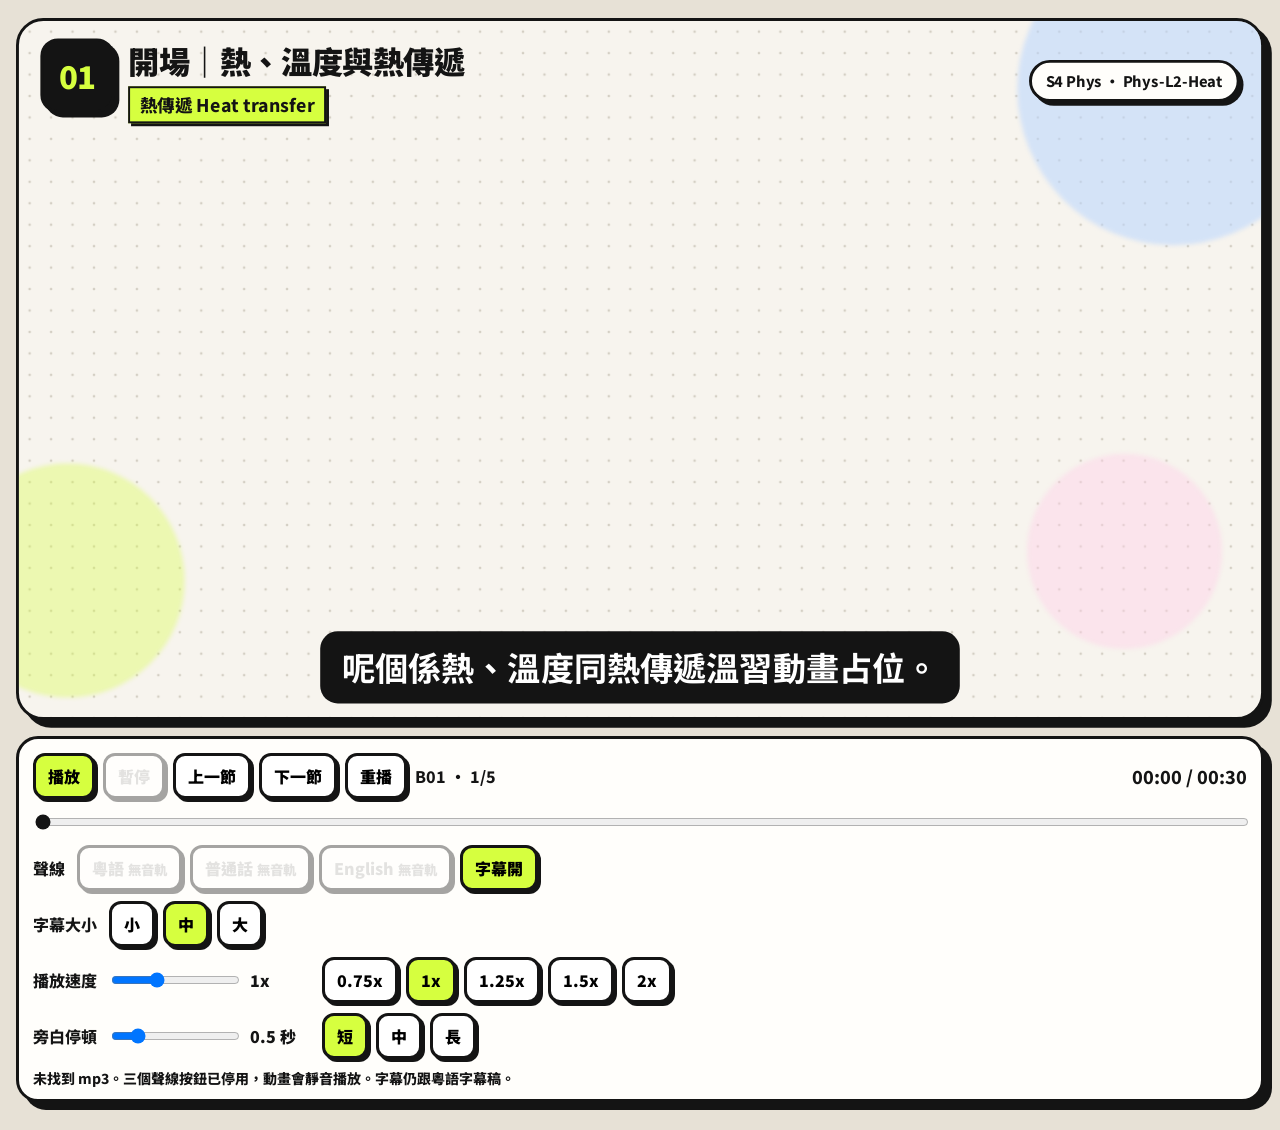
==== l2/index.html @ 5b9816c5 "Add l2/index.html" ====
<!DOCTYPE html>
<html lang="zh-HK">
<head>
  <meta charset="utf-8">
  <meta name="viewport" content="width=device-width, initial-scale=1">
  <title>溫習動畫：熱、溫度與熱傳遞</title>
  <meta name="assignment-hint" content="Phys-L2-Heat">
  <link rel="preconnect" href="https://fonts.googleapis.com">
  <link rel="preconnect" href="https://fonts.gstatic.com" crossorigin>
  <link href="https://fonts.googleapis.com/css2?family=Noto+Sans+SC:wght@500;700;900&family=Noto+Sans+TC:wght@500;700;900&family=Noto+Sans:wght@500;700;900&display=swap" rel="stylesheet">
  <link rel="stylesheet" href="css/player.css">
</head>
<body>
  <main class="page">
    <h1 class="sr-only">溫習動畫：熱、溫度與熱傳遞 純播放複習</h1>
    <div class="stage-slot" id="stageSlot">
      <div class="stage-scale" id="stageScale">
        <div class="stage" id="stage" role="region" aria-label="熱、溫度與熱傳遞動畫畫面" data-sub-size="m">
          <div class="blob blob-a"></div>
          <div class="blob blob-b"></div>
          <div class="blob blob-c"></div>
          <header class="topbar">
            <div class="badge" id="beatBadge">01</div>
            <div class="title-wrap">
              <p class="beat-title" id="beatTitle">開場｜熱、溫度與熱傳遞</p>
              <div class="kw" id="beatKeyword">熱傳遞 Heat transfer</div>
            </div>
            <div class="chapter-pill">S4 Phys · Phys-L2-Heat</div>
          </header>
          <div class="scene-stack" id="sceneStack"></div>
          <div class="dwell-chip" id="dwellChip" hidden>停頓</div>
          <div class="sub-wrap">
            <p class="sub-bar" id="subtitle" aria-live="polite"></p>
          </div>
        </div>
      </div>
    </div>

    <section class="dock" aria-label="播放控制">
      <div class="dock-row">
        <button type="button" class="ctrl primary" id="playBtn" data-testid="play">播放</button>
        <button type="button" class="ctrl" id="pauseBtn" data-testid="pause" disabled>暫停</button>
        <button type="button" class="ctrl" id="prevBtn" data-testid="prev">上一節</button>
        <button type="button" class="ctrl" id="nextBtn" data-testid="next">下一節</button>
        <button type="button" class="ctrl" id="replayBtn" data-testid="replay">重播</button>
        <span class="beat-id" id="beatId" data-testid="beatId">B01 · 1/5</span>
        <span class="clock" id="clock" data-testid="clock">00:00 / 00:00</span>
      </div>
      <label class="sr-only" for="scrub">進度</label>
      <input class="scrub" id="scrub" data-testid="scrub" type="range" min="0" max="1000" step="1" value="0">

      <div class="dock-row">
        <span class="field-label">聲線</span>
        <button type="button" class="ctrl is-on" data-lang="yue" data-testid="lang-yue" aria-pressed="true">粵語 <small class="track-state">已就緒</small></button>
        <button type="button" class="ctrl" data-lang="cmn" data-testid="lang-cmn" aria-pressed="false">普通話 <small class="track-state">已就緒</small></button>
        <button type="button" class="ctrl" data-lang="en" data-testid="lang-en" aria-pressed="false">English <small class="track-state">已就緒</small></button>
        <button type="button" class="ctrl is-on" id="subsBtn" data-testid="subs" aria-pressed="true">字幕開</button>
      </div>

      <div class="dock-row">
        <span class="field-label">字幕大小</span>
        <button type="button" class="ctrl" data-sub-size="s" data-testid="sub-size-s" aria-pressed="false">小</button>
        <button type="button" class="ctrl is-on" data-sub-size="m" data-testid="sub-size-m" aria-pressed="true">中</button>
        <button type="button" class="ctrl" data-sub-size="l" data-testid="sub-size-l" aria-pressed="false">大</button>
      </div>

      <div class="dock-row">
        <label class="field-label" for="speedSlider">播放速度</label>
        <input id="speedSlider" data-testid="speed" type="range" min="0.5" max="2" step="0.05" value="1">
        <span class="speed-readout" id="speedReadout">1x</span>
        <button type="button" class="ctrl" data-speed="0.75">0.75x</button>
        <button type="button" class="ctrl is-on" data-speed="1">1x</button>
        <button type="button" class="ctrl" data-speed="1.25">1.25x</button>
        <button type="button" class="ctrl" data-speed="1.5">1.5x</button>
        <button type="button" class="ctrl" data-speed="2">2x</button>
      </div>

      <div class="dock-row">
        <label class="field-label" for="waitSlider">旁白停頓</label>
        <input id="waitSlider" data-testid="wait" type="range" min="0" max="3" step="0.1" value="0.5">
        <span class="wait-readout" id="waitReadout">0.5 秒</span>
        <button type="button" class="ctrl is-on" data-wait="0.5">短</button>
        <button type="button" class="ctrl" data-wait="1.5">中</button>
        <button type="button" class="ctrl" data-wait="3">長</button>
      </div>
      <p class="status" id="status" data-testid="status">正在準備畫面…</p>
    </section>
  </main>
  <script src="vendor/gsap.min.js"></script>
  <script>
    if (!window.gsap) {
      document.write('<script src="https://cdn.jsdelivr.net/npm/gsap@3.12.5/dist/gsap.min.js"><' + '/script>');
    }
  </script>
  <script src="js/beats.js"></script>
  <script src="js/cues.js"></script>
  <script src="js/scenes.js"></script>
  <script src="js/player.js"></script>
</body>
</html>
---- l2/css/player.css ----
:root {
  --sub-size: 34px; /* default 中; s=28 m=34 l=42 */
  --sub-pad-y: 14px;
  --sub-pad-x: 22px;
  --cream: #F7F4EE;
  --ink: #141414;
  --lime: #D6FF3F;
  --card: #FFFEFB;
  --red: #E23B3B;
  --blue: #B9D6FF;
  --mint: #B8F2D0;
  --pink: #FFD0E8;
  --stroke: 3px;
  --shadow: 6px 6px 0 var(--ink);
  --dock-shadow: 8px 8px 0 var(--ink);
  font-family: "Noto Sans TC", "Noto Sans SC", "Noto Sans", "PingFang HK", "Microsoft JhengHei", "Heiti TC", sans-serif;
}

* { box-sizing: border-box; }

body {
  margin: 0;
  background: #E7E1D6;
  color: var(--ink);
}

button, input { font-family: inherit; }

.page {
  padding: 18px 16px 28px;
}

.stage-slot {
  width: min(1280px, 100%);
  margin: 0 auto;
}

.stage-scale {
  position: relative;
  margin: 0 auto;
}

.stage {
  position: absolute;
  left: 0;
  top: 0;
  width: 1280px;
  height: 720px;
  transform-origin: top left;
  background-color: var(--cream);
  background-image: radial-gradient(#d4cfc4 1.5px, transparent 1.6px);
  background-size: 22px 22px;
  border: 3px solid var(--ink);
  border-radius: 28px;
  box-shadow: var(--dock-shadow);
  overflow: hidden;
}

.blob {
  position: absolute;
  border-radius: 50%;
  pointer-events: none;
  filter: blur(2px);
}

.blob-a { width: 320px; height: 320px; background: rgba(185, 214, 255, 0.55); top: -90px; right: -70px; }
.blob-b { width: 240px; height: 240px; background: rgba(214, 255, 63, 0.35); bottom: 20px; left: -70px; }
.blob-c { width: 200px; height: 200px; background: rgba(255, 208, 232, 0.45); bottom: 70px; right: 40px; }

.topbar {
  position: absolute;
  z-index: 4;
  top: 18px;
  left: 22px;
  right: 22px;
  display: flex;
  gap: 14px;
  align-items: flex-start;
}

.badge {
  width: 76px;
  height: 76px;
  flex: 0 0 auto;
  display: grid;
  place-items: center;
  background: var(--ink);
  color: var(--lime);
  font-size: 32px;
  font-weight: 900;
  border-radius: 18px;
  border: 3px solid var(--ink);
  box-shadow: 5px 5px 0 var(--ink);
}

.title-wrap { min-width: 0; padding-top: 4px; }

.beat-title {
  margin: 0;
  font-size: 32px;
  line-height: 1.15;
  font-weight: 900;
  letter-spacing: -0.02em;
}

.kw {
  display: inline-block;
  margin-top: 8px;
  padding: 3px 10px 5px;
  background: var(--lime);
  border: 2px solid var(--ink);
  box-shadow: 3px 3px 0 var(--ink);
  font-size: 18px;
  font-weight: 800;
  transform-origin: left center;
}

.chapter-pill {
  margin-left: auto;
  align-self: center;
  background: var(--card);
  border: 3px solid var(--ink);
  border-radius: 999px;
  box-shadow: 4px 4px 0 var(--ink);
  padding: 8px 14px;
  font-weight: 800;
  font-size: 15px;
  white-space: nowrap;
}

.scene-stack { position: absolute; inset: 0; z-index: 2; }

.scene {
  position: absolute;
  left: 36px;
  right: 36px;
  top: 118px;
  bottom: 168px;
  opacity: 0;
}

.sub-wrap {
  position: absolute;
  z-index: 5;
  left: 40px;
  right: 40px;
  bottom: 14px;
  display: flex;
  justify-content: center;
  pointer-events: none;
}

.sub-bar {
  margin: 0;
  max-width: 1120px;
  background: var(--ink);
  color: #fff;
  border-radius: 18px;
  padding: var(--sub-pad-y) var(--sub-pad-x);
  font-size: var(--sub-size);
  font-weight: 700;
  line-height: 1.35;
  text-align: center;
  white-space: pre-line;
  display: -webkit-box;
  -webkit-line-clamp: 2;
  -webkit-box-orient: vertical;
  overflow: hidden;
}

/* Subtitle size presets (dock buttons set --sub-size on :root / .stage) */
.stage[data-sub-size="s"],
:root[data-sub-size="s"] {
  --sub-size: 28px;
  --sub-pad-y: 12px;
  --sub-pad-x: 18px;
}
.stage[data-sub-size="m"],
:root[data-sub-size="m"] {
  --sub-size: 34px;
  --sub-pad-y: 14px;
  --sub-pad-x: 22px;
}
.stage[data-sub-size="l"],
:root[data-sub-size="l"] {
  --sub-size: 42px;
  --sub-pad-y: 16px;
  --sub-pad-x: 24px;
}

.stage.subs-off .sub-bar { visibility: hidden; }

.dwell-chip {
  position: absolute;
  z-index: 6;
  top: 128px;
  right: 40px;
  background: var(--lime);
  border: 3px solid var(--ink);
  box-shadow: 4px 4px 0 var(--ink);
  border-radius: 999px;
  padding: 6px 12px;
  font-weight: 900;
  font-size: 16px;
}

.dwell-chip[hidden] { display: none !important; }

.sticker {
  background: var(--card);
  border: 3px solid var(--ink);
  border-radius: 18px;
  box-shadow: var(--shadow);
}

.hero {
  display: flex;
  justify-content: space-between;
  align-items: center;
  gap: 18px;
  padding: 16px 22px;
}

.hero h2 {
  margin: 0;
  font-size: 40px;
  line-height: 1.05;
  letter-spacing: -0.03em;
}

.eyebrow { margin: 0 0 6px; font-weight: 800; font-size: 16px; }

.icon-row {
  display: flex;
  justify-content: center;
  gap: 28px;
  margin-top: 26px;
}

.icon-card {
  width: 210px;
  height: 176px;
  display: flex;
  flex-direction: column;
  align-items: center;
  justify-content: center;
  gap: 6px;
  font-weight: 900;
  font-size: 22px;
}

.icon-card svg { width: 86px; height: 72px; }

.sweep {
  position: relative;
  height: 64px;
  margin-top: 18px;
}

.sweep-arrow {
  position: absolute;
  top: 6px;
  left: 0;
  background: var(--ink);
  color: var(--lime);
  font-weight: 900;
  font-size: 22px;
  padding: 8px 16px;
  border-radius: 999px;
  border: 3px solid var(--ink);
  box-shadow: 4px 4px 0 var(--lime);
  white-space: nowrap;
}

.wave-card { padding: 12px 16px 8px; }
.wave-card svg, .panel svg { width: 100%; height: 210px; display: block; }

.step-row {
  display: flex;
  gap: 18px;
  margin-top: 16px;
}

.step {
  flex: 1;
  display: flex;
  align-items: center;
  gap: 14px;
  padding: 12px 16px;
  font-size: 28px;
}

.step span {
  width: 54px;
  height: 54px;
  display: grid;
  place-items: center;
  background: var(--ink);
  color: var(--lime);
  border-radius: 14px;
  font-weight: 900;
}

.step b { display: block; font-size: 28px; }
.step small { font-size: 16px; font-weight: 700; }

.plot { position: relative; height: 320px; }
.plot svg.wave { position: absolute; left: 0; top: 0; }

.tick {
  position: absolute;
  top: 12px;
  height: 226px;
  border-left: 3px dashed rgba(20, 20, 20, 0.45);
}

.dot {
  position: absolute;
  width: 16px;
  height: 16px;
  margin-left: -8px;
  margin-top: -8px;
  border-radius: 50%;
  background: var(--lime);
  border: 3px solid var(--ink);
  box-shadow: 2px 2px 0 var(--ink);
}

.rate-row {
  display: flex;
  align-items: center;
  gap: 14px;
  margin-top: 8px;
}

.fake-slider {
  position: relative;
  flex: 1;
  height: 22px;
  background: #fff;
  border: 3px solid var(--ink);
  border-radius: 999px;
  box-shadow: 3px 3px 0 var(--ink);
}

.knob {
  position: absolute;
  top: -10px;
  left: 4px;
  width: 36px;
  height: 36px;
  border-radius: 50%;
  background: var(--lime);
  border: 3px solid var(--ink);
}

.rate-label { position: relative; min-height: 42px; }
.rate-label span { display: block; }
.rate-b { position: absolute; inset: 4px 8px auto; }

.rate-label {
  min-width: 148px;
  text-align: center;
  font-weight: 900;
  background: var(--card);
  border: 3px solid var(--ink);
  border-radius: 12px;
  box-shadow: 3px 3px 0 var(--ink);
  padding: 6px 8px;
}

.ladder {
  position: absolute;
  top: 16px;
  bottom: 46px;
  right: 24px;
  width: 250px;
}

.rung {
  position: absolute;
  left: 0;
  right: 0;
  border-top: 3px solid var(--ink);
}

.rung.fine { border-top-color: rgba(20, 20, 20, 0.35); }

.bit-meter {
  position: absolute;
  left: 24px;
  top: 24px;
  width: 92px;
  height: 230px;
  background: #fff;
  border: 3px solid var(--ink);
  border-radius: 16px;
  box-shadow: var(--shadow);
  overflow: hidden;
}

.bit-meter i {
  position: absolute;
  left: 0;
  right: 0;
  bottom: 0;
  height: 18%;
  background: var(--lime);
  border-top: 3px solid var(--ink);
}

.bit-readout {
  position: absolute;
  left: 24px;
  bottom: 8px;
  font-weight: 900;
  font-size: 20px;
  background: var(--ink);
  color: var(--lime);
  border-radius: 10px;
  padding: 4px 8px;
}

.hw {
  display: grid;
  grid-template-columns: 1.25fr 0.75fr;
  gap: 16px;
  height: 100%;
}

.hw-card { padding: 14px 16px; height: 100%; position: relative; }
.hw-card h3 { margin: 0 0 8px; font-size: 22px; }

.flow {
  display: flex;
  align-items: center;
  gap: 8px;
  flex-wrap: wrap;
}

.chip-box {
  min-width: 86px;
  text-align: center;
  padding: 10px 8px;
  font-weight: 900;
}

.bits { display: flex; gap: 5px; }
.bits b {
  width: 26px;
  height: 34px;
  display: grid;
  place-items: center;
  background: var(--ink);
  color: var(--lime);
  border-radius: 8px;
  border: 2px solid var(--ink);
}

.mini-wave { width: 120px; height: 46px; }

.sensor {
  display: grid;
  grid-template-columns: repeat(8, 1fr);
  gap: 4px;
  width: 280px;
  margin-top: 12px;
}

.sensor i {
  aspect-ratio: 1;
  background: #e7e1d6;
  border: 2px solid var(--ink);
  border-radius: 4px;
}

.sensor-labels { display: flex; gap: 8px; margin-top: 12px; }
.sensor-labels span {
  font-weight: 900;
  border: 3px solid var(--ink);
  border-radius: 10px;
  padding: 4px 8px;
  background: #fff;
  box-shadow: 3px 3px 0 var(--ink);
}

.split {
  display: grid;
  grid-template-columns: 1fr 1fr;
  gap: 16px;
  height: 340px;
}

.panel { padding: 10px 12px 0; position: relative; height: 100%; }
.panel h3 { margin: 0; font-size: 20px; }
.panel svg { height: 250px; }

.particles { position: absolute; inset: 70px 20px 30px; pointer-events: none; }
.particle {
  position: absolute;
  width: 14px;
  height: 14px;
  border-radius: 50%;
  background: var(--red);
  border: 2px solid var(--ink);
}
.loss-tag {
  position: absolute;
  font-weight: 900;
  color: var(--red);
  background: #fff;
  border: 3px solid var(--red);
  border-radius: 10px;
  padding: 2px 8px;
}

.stamp-wrap { display: flex; justify-content: center; margin-top: 16px; }
.stamp {
  display: inline-block;
  border: 4px solid var(--red);
  color: var(--red);
  background: rgba(255, 254, 251, 0.92);
  font-weight: 900;
  font-size: 28px;
  padding: 8px 14px;
  border-radius: 12px;
  letter-spacing: 0.01em;
}

.bitmap-layout, .vector-layout, .formula-layout {
  display: grid;
  grid-template-columns: 340px 1fr;
  gap: 18px;
  height: 100%;
}

.px-frame {
  width: 300px;
  height: 240px;
  overflow: hidden;
  border: 3px solid var(--ink);
  border-radius: 16px;
  box-shadow: var(--shadow);
  background: #fff;
}

.px-grid {
  width: 300px;
  height: 240px;
  display: grid;
  grid-template-columns: repeat(10, 1fr);
  grid-template-rows: repeat(8, 1fr);
  gap: 2px;
  padding: 4px;
  background: var(--ink);
}

.px-grid i { display: block; background: #F7F4EE; }

.side-stack { display: flex; flex-direction: column; gap: 12px; }
.meter-row { display: flex; gap: 18px; }
.meter-col { display: flex; flex-direction: column; align-items: center; gap: 6px; font-weight: 800; }
.meter {
  width: 42px;
  height: 150px;
  background: #fff;
  border: 3px solid var(--ink);
  border-radius: 12px;
  box-shadow: 4px 4px 0 var(--ink);
  position: relative;
  overflow: hidden;
}
.meter i {
  position: absolute;
  left: 0; right: 0; bottom: 0;
  height: 8%;
  background: var(--lime);
  border-top: 3px solid var(--ink);
}

.swatches { display: flex; gap: 10px; }
.swatch {
  flex: 1;
  padding: 8px;
  text-align: center;
  font-weight: 800;
}
.swatch b { display: block; font-size: 18px; }
.swatch i { display: block; height: 28px; margin-bottom: 6px; border: 2px solid var(--ink); border-radius: 6px; }

.formula-board { padding: 16px 18px; display: flex; flex-direction: column; gap: 12px; }
.formula-row { display: flex; gap: 10px; align-items: flex-start; }
.kicker {
  flex: 0 0 auto;
  font-weight: 900;
  background: var(--ink);
  color: var(--lime);
  border-radius: 10px;
  padding: 6px 8px;
  margin-top: 2px;
}
.terms { display: flex; flex-wrap: wrap; gap: 8px; align-items: center; }
.term {
  display: inline-flex;
  align-items: center;
  background: #fff;
  border: 3px solid var(--ink);
  border-radius: 12px;
  box-shadow: 3px 3px 0 var(--ink);
  padding: 4px 8px;
  font-weight: 800;
  font-size: 18px;
}
.bar-track {
  height: 36px;
  border: 3px solid var(--ink);
  border-radius: 12px;
  background: #fff;
  box-shadow: 4px 4px 0 var(--ink);
  position: relative;
  overflow: hidden;
}
.bar {
  height: 100%;
  width: 0;
  background: var(--lime);
  border-right: 3px solid var(--ink);
}
.bar-val {
  position: absolute;
  right: 8px;
  top: 3px;
  font-weight: 900;
  background: #fff;
  border: 2px solid var(--ink);
  border-radius: 8px;
  padding: 0 6px;
}
.eq-live { font-weight: 900; font-size: 22px; }

.fmt-row, .recap-row, .vchip-row {
  display: flex;
  gap: 14px;
}
.fmt-row { height: 100%; }
.recap-row { min-height: 300px; align-items: stretch; }
.fmt-card, .recap-panel {
  flex: 1;
  padding: 12px 12px 10px;
  display: flex;
  flex-direction: column;
  gap: 6px;
}
.fmt-card h3, .recap-panel h3 { margin: 0; font-size: 28px; }
.fmt-card p, .recap-panel p { margin: 0; font-weight: 700; font-size: 16px; line-height: 1.35; }
.fmt-ico { height: 92px; display: grid; place-items: center; }
.file-bar {
  height: 18px;
  width: 30%;
  background: var(--ink);
  border-radius: 6px;
}
.checker {
  width: 70px;
  height: 54px;
  border: 3px solid var(--ink);
  background-image:
    linear-gradient(45deg, #ccc 25%, transparent 25%),
    linear-gradient(-45deg, #ccc 25%, transparent 25%),
    linear-gradient(45deg, transparent 75%, #ccc 75%),
    linear-gradient(-45deg, transparent 75%, #ccc 75%);
  background-size: 16px 16px;
  background-position: 0 0, 0 8px, 8px -8px, -8px 0;
  background-color: #fff;
}
.shield {
  width: 54px;
  height: 64px;
  background: var(--mint);
  border: 3px solid var(--ink);
  border-radius: 8px 8px 26px 26px;
}
.film-dots { display: flex; gap: 4px; }
.film-dots i {
  width: 28px;
  height: 36px;
  border: 3px solid var(--ink);
  border-radius: 4px;
  background: var(--blue);
}

.zoom-frame {
  width: 360px;
  height: 300px;
  overflow: hidden;
  display: grid;
  place-items: center;
  background:
    linear-gradient(#f3f0e8, #f3f0e8);
}
.zoom-frame svg { width: 220px; height: 220px; }
.handle {
  fill: var(--lime);
  stroke: var(--ink);
  stroke-width: 3;
}
.file-badge {
  align-self: flex-start;
  padding: 10px 12px;
  font-weight: 900;
  font-size: 22px;
}
.photo-no {
  padding: 12px;
  text-align: center;
  font-weight: 800;
}
.photo-sil {
  height: 90px;
  margin: 8px auto;
  width: 120px;
  background: #c5c0b6;
  border: 3px solid var(--ink);
  border-radius: 12px;
}

.vchip {
  flex: 1;
  text-align: center;
  padding: 18px 8px;
  font-weight: 900;
  font-size: 28px;
  align-self: center;
}
.vchip small {
  display: block;
  margin-top: 8px;
  font-size: 14px;
  background: var(--lime);
  border: 2px solid var(--ink);
  border-radius: 999px;
  padding: 2px 6px;
}
.path-line { width: 100%; height: 120px; margin-bottom: 10px; }
.vector-layout { grid-template-columns: 420px 1fr; align-items: center; }
.vector-side { display: flex; flex-direction: column; gap: 16px; }

.unit-row { display: flex; gap: 8px; align-items: center; font-weight: 900; }
.unit {
  border: 3px solid var(--ink);
  border-radius: 10px;
  padding: 4px 8px;
  background: #fff;
  box-shadow: 3px 3px 0 var(--ink);
}
.film-strip {
  display: flex;
  gap: 4px;
  transform-origin: left center;
}
.film-strip i {
  width: 46px;
  height: 32px;
  background: var(--blue);
  border: 3px solid var(--ink);
  border-radius: 4px;
}
.wave-bars {
  display: flex;
  align-items: flex-end;
  gap: 4px;
  height: 72px;
}
.wave-bars i {
  width: 12px;
  background: var(--ink);
  border-radius: 4px 4px 0 0;
  transform-origin: bottom center;
}

.recap-panel ol { margin: 8px 0 0; padding-left: 18px; font-weight: 800; }
.mini-row { display: flex; gap: 6px; margin-top: auto; }
.mini-row span {
  flex: 1;
  text-align: center;
  font-weight: 900;
  background: var(--lime);
  border: 2px solid var(--ink);
  border-radius: 10px;
  padding: 6px 2px;
}

.dock {
  width: min(1280px, 100%);
  margin: 16px auto 0;
  background: var(--card);
  border: 3px solid var(--ink);
  border-radius: 22px;
  box-shadow: var(--dock-shadow);
  padding: 14px 14px 10px;
  display: flex;
  flex-direction: column;
  gap: 10px;
}

.dock-row {
  display: flex;
  flex-wrap: wrap;
  gap: 8px;
  align-items: center;
}

.ctrl {
  border: 3px solid var(--ink);
  background: #fff;
  border-radius: 12px;
  box-shadow: 3px 3px 0 var(--ink);
  font-weight: 900;
  font-size: 16px;
  padding: 8px 12px;
  cursor: pointer;
}

.ctrl:active:not(:disabled) { transform: translate(2px, 2px); box-shadow: none; }
.ctrl:disabled { opacity: 0.38; cursor: not-allowed; }
.ctrl.is-on, .ctrl.primary { background: var(--lime); }
.ctrl:focus-visible, input:focus-visible {
  outline: 3px solid var(--ink);
  outline-offset: 2px;
}

.clock, .beat-id, .field-label, .status {
  font-weight: 800;
}

.clock { margin-left: auto; font-variant-numeric: tabular-nums; font-size: 18px; }
.beat-id { min-width: 92px; }

.scrub {
  width: 100%;
  height: 22px;
  accent-color: var(--ink);
  cursor: pointer;
}

.field-label { margin-right: 4px; }
.speed-readout, .wait-readout { min-width: 64px; font-weight: 900; }

.status {
  margin: 0;
  font-size: 14px;
  line-height: 1.4;
}

.sr-only {
  position: absolute;
  width: 1px;
  height: 1px;
  padding: 0;
  margin: -1px;
  overflow: hidden;
  clip: rect(0, 0, 0, 0);
  border: 0;
}

.gsap-missing {
  width: min(1280px, 100%);
  margin: 12px auto;
  background: #fff;
  border: 3px solid var(--red);
  padding: 12px 14px;
  font-weight: 800;
}
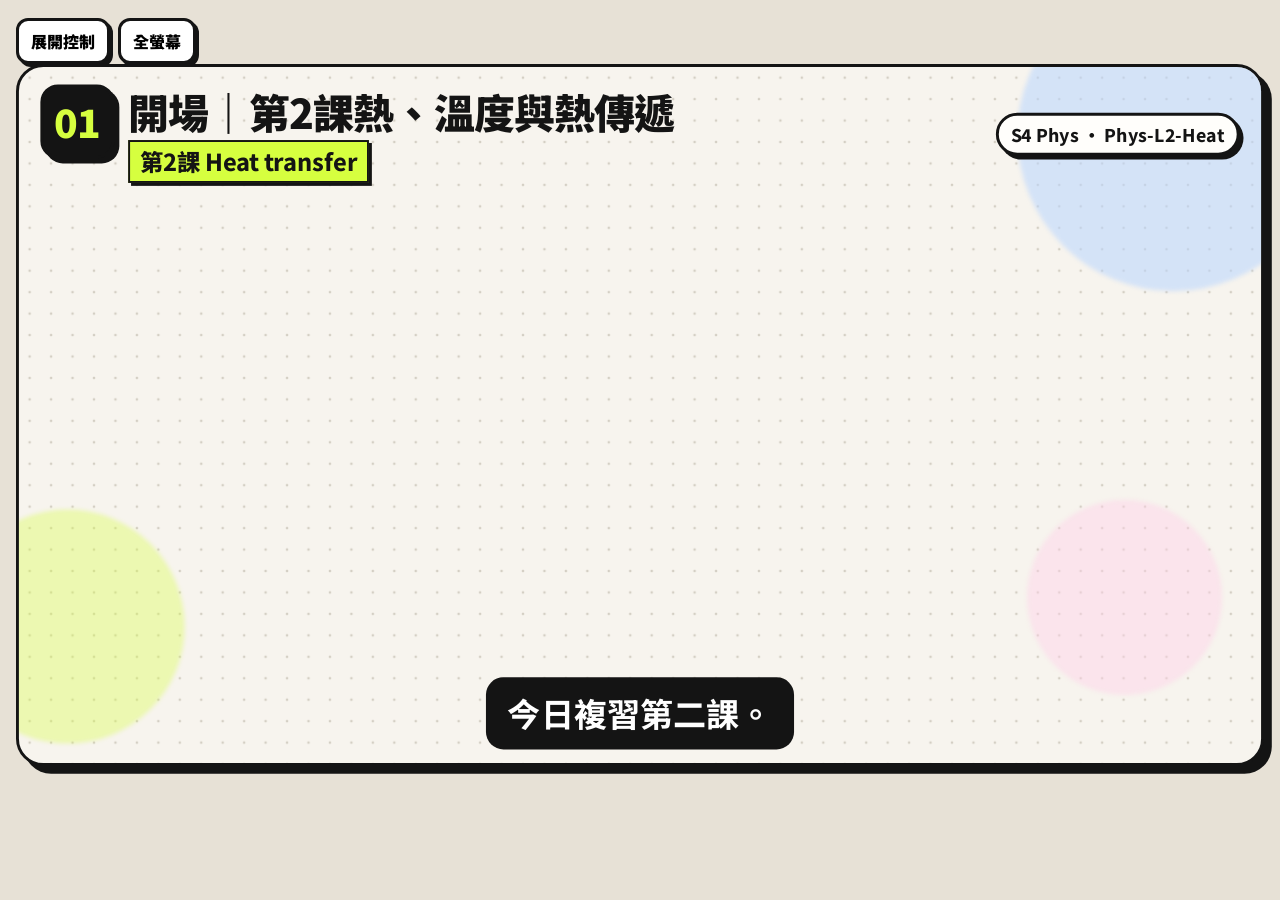
==== commit 939a17e2: "Apply Ch4 ui-collapse chrome to Physics L1–L3 Dock starts collapsed and opens downward from the top " ====
--- a/l2/index.html
+++ b/l2/index.html
@@ -1,90 +1,124 @@
 <!DOCTYPE html>
-<html lang="zh-HK">
+<html lang="zh-HK" data-store="phys-l2">
 <head>
   <meta charset="utf-8">
   <meta name="viewport" content="width=device-width, initial-scale=1">
+  <script>
+    (function () {
+      var prefix = document.documentElement.getAttribute("data-store") || "phys-l2";
+      var size = "m";
+      try {
+        var saved = localStorage.getItem(prefix + "-sub-size");
+        if (saved === "s" || saved === "m" || saved === "l") size = saved;
+      } catch (err) {}
+      document.documentElement.setAttribute("data-sub-size", size);
+      try {
+        if (localStorage.getItem(prefix + "-dock") === "open") {
+          document.documentElement.classList.add("dock-open");
+        }
+      } catch (err2) {}
+    })();
+  </script>
   <title>溫習動畫：熱、溫度與熱傳遞</title>
   <meta name="assignment-hint" content="Phys-L2-Heat">
   <link rel="preconnect" href="https://fonts.googleapis.com">
   <link rel="preconnect" href="https://fonts.gstatic.com" crossorigin>
   <link href="https://fonts.googleapis.com/css2?family=Noto+Sans+SC:wght@500;700;900&family=Noto+Sans+TC:wght@500;700;900&family=Noto+Sans:wght@500;700;900&display=swap" rel="stylesheet">
   <link rel="stylesheet" href="css/player.css">
+  <link rel="stylesheet" href="ui.css">
 </head>
 <body>
   <main class="page">
     <h1 class="sr-only">溫習動畫：熱、溫度與熱傳遞 純播放複習</h1>
-    <div class="stage-slot" id="stageSlot">
-      <div class="stage-scale" id="stageScale">
-        <div class="stage" id="stage" role="region" aria-label="熱、溫度與熱傳遞動畫畫面" data-sub-size="m">
-          <div class="blob blob-a"></div>
-          <div class="blob blob-b"></div>
-          <div class="blob blob-c"></div>
-          <header class="topbar">
-            <div class="badge" id="beatBadge">01</div>
-            <div class="title-wrap">
-              <p class="beat-title" id="beatTitle">開場｜熱、溫度與熱傳遞</p>
-              <div class="kw" id="beatKeyword">熱傳遞 Heat transfer</div>
+    <div class="player-shell" id="playerShell">
+      <div class="chrome-bar" id="chromeBar">
+        <button type="button" class="ctrl" id="panelToggle" data-testid="dock-toggle" aria-expanded="false" aria-controls="controlDock">
+          <span class="when-collapsed">展開控制</span>
+          <span class="when-open">收合控制</span>
+        </button>
+        <button type="button" class="ctrl" id="fsBtn" data-testid="fullscreen" aria-pressed="false">全螢幕</button>
+      </div>
+      <div class="dock-clip" id="dockClip">
+        <div class="dock-clip-inner">
+        <section class="dock" id="controlDock" aria-label="播放控制" aria-hidden="true" inert>
+          <div class="dock-row">
+            <button type="button" class="ctrl primary" id="playBtn" data-testid="play">播放</button>
+            <button type="button" class="ctrl" id="pauseBtn" data-testid="pause" disabled>暫停</button>
+            <button type="button" class="ctrl" id="prevBtn" data-testid="prev">上一節</button>
+            <button type="button" class="ctrl" id="nextBtn" data-testid="next">下一節</button>
+            <button type="button" class="ctrl" id="replayBtn" data-testid="replay">重播</button>
+            <span class="beat-id" id="beatId" data-testid="beatId">B01 · 1/5</span>
+            <span class="clock" id="clock" data-testid="clock">00:00 / 00:00</span>
+          </div>
+          <label class="sr-only" for="scrub">進度</label>
+          <input class="scrub" id="scrub" data-testid="scrub" type="range" min="0" max="1000" step="1" value="0">
+
+          <div class="dock-row">
+            <span class="field-label">聲線</span>
+            <button type="button" class="ctrl is-on" data-lang="yue" data-testid="lang-yue" aria-pressed="true">粵語 <small class="track-state">已就緒</small></button>
+            <button type="button" class="ctrl" data-lang="cmn" data-testid="lang-cmn" aria-pressed="false">普通話 <small class="track-state">已就緒</small></button>
+            <button type="button" class="ctrl" data-lang="en" data-testid="lang-en" aria-pressed="false">English <small class="track-state">已就緒</small></button>
+            <button type="button" class="ctrl is-on" id="subsBtn" data-testid="subs" aria-pressed="true">字幕開</button>
+          </div>
+
+          <div class="dock-row">
+            <span class="field-label">字幕大小</span>
+            <button type="button" class="ctrl" data-sub-size="s" data-testid="sub-size-s" aria-pressed="false">小</button>
+            <button type="button" class="ctrl is-on" data-sub-size="m" data-testid="sub-size-m" aria-pressed="true">中</button>
+            <button type="button" class="ctrl" data-sub-size="l" data-testid="sub-size-l" aria-pressed="false">大</button>
+          </div>
+
+          <div class="dock-row">
+            <label class="field-label" for="speedSlider">播放速度</label>
+            <input id="speedSlider" data-testid="speed" type="range" min="0.5" max="2" step="0.05" value="1">
+            <span class="speed-readout" id="speedReadout">1x</span>
+            <button type="button" class="ctrl" data-speed="0.75">0.75x</button>
+            <button type="button" class="ctrl is-on" data-speed="1">1x</button>
+            <button type="button" class="ctrl" data-speed="1.25">1.25x</button>
+            <button type="button" class="ctrl" data-speed="1.5">1.5x</button>
+            <button type="button" class="ctrl" data-speed="2">2x</button>
+          </div>
+
+          <div class="dock-row">
+            <label class="field-label" for="waitSlider">旁白停頓</label>
+            <input id="waitSlider" data-testid="wait" type="range" min="0" max="3" step="0.1" value="0.5">
+            <span class="wait-readout" id="waitReadout">0.5 秒</span>
+            <button type="button" class="ctrl is-on" data-wait="0.5">短</button>
+            <button type="button" class="ctrl" data-wait="1.5">中</button>
+            <button type="button" class="ctrl" data-wait="3">長</button>
+          </div>
+          <p class="status" id="status" data-testid="status">正在準備畫面…</p>
+        </section>
+
+        </div>
+      </div>
+
+      <div class="stage-slot" id="stageSlot">
+        <div class="stage-scale" id="stageScale">
+          <div class="stage" id="stage" role="region" aria-label="熱、溫度與熱傳遞動畫畫面">
+            <div class="blob blob-a"></div>
+            <div class="blob blob-b"></div>
+            <div class="blob blob-c"></div>
+            <header class="topbar">
+              <div class="badge" id="beatBadge">01</div>
+              <div class="title-wrap">
+                <p class="beat-title" id="beatTitle">開場｜熱、溫度與熱傳遞</p>
+                <div class="kw" id="beatKeyword">熱傳遞 Heat transfer</div>
+              </div>
+              <div class="chapter-pill">S4 Phys · Phys-L2-Heat</div>
+            </header>
+            <div class="scene-stack" id="sceneStack"></div>
+            <div class="dwell-chip" id="dwellChip" hidden>停頓</div>
+            <div class="sub-wrap">
+              <p class="sub-bar" id="subtitle" aria-live="polite"></p>
             </div>
-            <div class="chapter-pill">S4 Phys · Phys-L2-Heat</div>
-          </header>
-          <div class="scene-stack" id="sceneStack"></div>
-          <div class="dwell-chip" id="dwellChip" hidden>停頓</div>
-          <div class="sub-wrap">
-            <p class="sub-bar" id="subtitle" aria-live="polite"></p>
           </div>
         </div>
       </div>
+
+      <p class="fs-hint" id="fsHint" role="status" hidden></p>
     </div>
 
-    <section class="dock" aria-label="播放控制">
-      <div class="dock-row">
-        <button type="button" class="ctrl primary" id="playBtn" data-testid="play">播放</button>
-        <button type="button" class="ctrl" id="pauseBtn" data-testid="pause" disabled>暫停</button>
-        <button type="button" class="ctrl" id="prevBtn" data-testid="prev">上一節</button>
-        <button type="button" class="ctrl" id="nextBtn" data-testid="next">下一節</button>
-        <button type="button" class="ctrl" id="replayBtn" data-testid="replay">重播</button>
-        <span class="beat-id" id="beatId" data-testid="beatId">B01 · 1/5</span>
-        <span class="clock" id="clock" data-testid="clock">00:00 / 00:00</span>
-      </div>
-      <label class="sr-only" for="scrub">進度</label>
-      <input class="scrub" id="scrub" data-testid="scrub" type="range" min="0" max="1000" step="1" value="0">
-
-      <div class="dock-row">
-        <span class="field-label">聲線</span>
-        <button type="button" class="ctrl is-on" data-lang="yue" data-testid="lang-yue" aria-pressed="true">粵語 <small class="track-state">已就緒</small></button>
-        <button type="button" class="ctrl" data-lang="cmn" data-testid="lang-cmn" aria-pressed="false">普通話 <small class="track-state">已就緒</small></button>
-        <button type="button" class="ctrl" data-lang="en" data-testid="lang-en" aria-pressed="false">English <small class="track-state">已就緒</small></button>
-        <button type="button" class="ctrl is-on" id="subsBtn" data-testid="subs" aria-pressed="true">字幕開</button>
-      </div>
-
-      <div class="dock-row">
-        <span class="field-label">字幕大小</span>
-        <button type="button" class="ctrl" data-sub-size="s" data-testid="sub-size-s" aria-pressed="false">小</button>
-        <button type="button" class="ctrl is-on" data-sub-size="m" data-testid="sub-size-m" aria-pressed="true">中</button>
-        <button type="button" class="ctrl" data-sub-size="l" data-testid="sub-size-l" aria-pressed="false">大</button>
-      </div>
-
-      <div class="dock-row">
-        <label class="field-label" for="speedSlider">播放速度</label>
-        <input id="speedSlider" data-testid="speed" type="range" min="0.5" max="2" step="0.05" value="1">
-        <span class="speed-readout" id="speedReadout">1x</span>
-        <button type="button" class="ctrl" data-speed="0.75">0.75x</button>
-        <button type="button" class="ctrl is-on" data-speed="1">1x</button>
-        <button type="button" class="ctrl" data-speed="1.25">1.25x</button>
-        <button type="button" class="ctrl" data-speed="1.5">1.5x</button>
-        <button type="button" class="ctrl" data-speed="2">2x</button>
-      </div>
-
-      <div class="dock-row">
-        <label class="field-label" for="waitSlider">旁白停頓</label>
-        <input id="waitSlider" data-testid="wait" type="range" min="0" max="3" step="0.1" value="0.5">
-        <span class="wait-readout" id="waitReadout">0.5 秒</span>
-        <button type="button" class="ctrl is-on" data-wait="0.5">短</button>
-        <button type="button" class="ctrl" data-wait="1.5">中</button>
-        <button type="button" class="ctrl" data-wait="3">長</button>
-      </div>
-      <p class="status" id="status" data-testid="status">正在準備畫面…</p>
-    </section>
   </main>
   <script src="vendor/gsap.min.js"></script>
   <script>
@@ -96,5 +130,6 @@
   <script src="js/cues.js"></script>
   <script src="js/scenes.js"></script>
   <script src="js/player.js"></script>
+  <script src="ui.js"></script>
 </body>
 </html>
--- a/l2/css/player.css
+++ b/l2/css/player.css
@@ -30,6 +30,10 @@
   padding: 18px 16px 28px;
 }
 
+@media (max-width: 520px) {
+  .page { padding: 8px 6px 16px; }
+}
+
 .stage-slot {
   width: min(1280px, 100%);
   margin: 0 auto;
@@ -86,7 +90,7 @@
   place-items: center;
   background: var(--ink);
   color: var(--lime);
-  font-size: 32px;
+  font-size: 40px;
   font-weight: 900;
   border-radius: 18px;
   border: 3px solid var(--ink);
@@ -97,20 +101,21 @@
 
 .beat-title {
   margin: 0;
-  font-size: 32px;
-  line-height: 1.15;
+  font-size: 42px;
+  line-height: 1.12;
   font-weight: 900;
   letter-spacing: -0.02em;
+  overflow-wrap: break-word;
 }
 
 .kw {
   display: inline-block;
-  margin-top: 8px;
-  padding: 3px 10px 5px;
+  margin-top: 6px;
+  padding: 2px 10px 3px;
   background: var(--lime);
   border: 2px solid var(--ink);
   box-shadow: 3px 3px 0 var(--ink);
-  font-size: 18px;
+  font-size: 24px;
   font-weight: 800;
   transform-origin: left center;
 }
@@ -122,9 +127,10 @@
   border: 3px solid var(--ink);
   border-radius: 999px;
   box-shadow: 4px 4px 0 var(--ink);
-  padding: 8px 14px;
+  flex-shrink: 0;
+  padding: 6px 12px;
   font-weight: 800;
-  font-size: 15px;
+  font-size: 18px;
   white-space: nowrap;
 }
 
@@ -132,11 +138,13 @@
 
 .scene {
   position: absolute;
-  left: 36px;
-  right: 36px;
-  top: 118px;
+  left: 24px;
+  right: 24px;
+  top: 130px;
   bottom: 168px;
   opacity: 0;
+  font-size: 22px;
+  line-height: 1.35;
 }
 
 .sub-wrap {
@@ -217,36 +225,43 @@
   display: flex;
   justify-content: space-between;
   align-items: center;
-  gap: 18px;
-  padding: 16px 22px;
-}
+  gap: 12px;
+  padding: 12px 16px;
+}
+
+.hero > div:first-child { min-width: 0; }
 
 .hero h2 {
   margin: 0;
-  font-size: 40px;
-  line-height: 1.05;
+  font-size: 52px;
+  line-height: 1.12;
   letter-spacing: -0.03em;
-}
-
-.eyebrow { margin: 0 0 6px; font-weight: 800; font-size: 16px; }
+  overflow-wrap: break-word;
+}
+
+.eyebrow { margin: 0 0 4px; font-weight: 800; font-size: 22px; }
 
 .icon-row {
   display: flex;
   justify-content: center;
-  gap: 28px;
-  margin-top: 26px;
+  gap: 16px;
+  margin-top: 12px;
 }
 
 .icon-card {
-  width: 210px;
-  height: 176px;
+  width: 340px;
+  height: 140px;
   display: flex;
   flex-direction: column;
   align-items: center;
   justify-content: center;
-  gap: 6px;
-  font-weight: 900;
-  font-size: 22px;
+  gap: 4px;
+  padding: 8px 10px;
+  font-weight: 900;
+  font-size: 30px;
+  line-height: 1.25;
+  text-align: center;
+  overflow-wrap: break-word;
 }
 
 .icon-card svg { width: 86px; height: 72px; }
@@ -254,7 +269,7 @@
 .sweep {
   position: relative;
   height: 64px;
-  margin-top: 18px;
+  margin-top: 10px;
 }
 
 .sweep-arrow {
@@ -264,30 +279,30 @@
   background: var(--ink);
   color: var(--lime);
   font-weight: 900;
-  font-size: 22px;
-  padding: 8px 16px;
+  font-size: 28px;
+  padding: 6px 12px;
   border-radius: 999px;
   border: 3px solid var(--ink);
   box-shadow: 4px 4px 0 var(--lime);
   white-space: nowrap;
 }
 
-.wave-card { padding: 12px 16px 8px; }
+.wave-card { padding: 8px 12px 6px; }
 .wave-card svg, .panel svg { width: 100%; height: 210px; display: block; }
 
 .step-row {
   display: flex;
-  gap: 18px;
-  margin-top: 16px;
+  gap: 12px;
+  margin-top: 10px;
 }
 
 .step {
   flex: 1;
   display: flex;
   align-items: center;
-  gap: 14px;
-  padding: 12px 16px;
-  font-size: 28px;
+  gap: 10px;
+  padding: 8px 12px;
+  font-size: 36px;
 }
 
 .step span {
@@ -301,8 +316,8 @@
   font-weight: 900;
 }
 
-.step b { display: block; font-size: 28px; }
-.step small { font-size: 16px; font-weight: 700; }
+.step b { display: block; font-size: 36px; overflow-wrap: break-word; }
+.step small { font-size: 22px; font-weight: 700; line-height: 1.3; }
 
 .plot { position: relative; height: 320px; }
 .plot svg.wave { position: absolute; left: 0; top: 0; }
@@ -359,9 +374,11 @@
 .rate-b { position: absolute; inset: 4px 8px auto; }
 
 .rate-label {
-  min-width: 148px;
+  min-width: 160px;
   text-align: center;
   font-weight: 900;
+  font-size: 22px;
+  line-height: 1.25;
   background: var(--card);
   border: 3px solid var(--ink);
   border-radius: 12px;
@@ -414,7 +431,7 @@
   left: 24px;
   bottom: 8px;
   font-weight: 900;
-  font-size: 20px;
+  font-size: 26px;
   background: var(--ink);
   color: var(--lime);
   border-radius: 10px;
@@ -428,8 +445,8 @@
   height: 100%;
 }
 
-.hw-card { padding: 14px 16px; height: 100%; position: relative; }
-.hw-card h3 { margin: 0 0 8px; font-size: 22px; }
+.hw-card { padding: 10px 12px; height: 100%; position: relative; }
+.hw-card h3 { margin: 0 0 6px; font-size: 30px; overflow-wrap: break-word; }
 
 .flow {
   display: flex;
@@ -439,16 +456,20 @@
 }
 
 .chip-box {
-  min-width: 86px;
+  min-width: 104px;
   text-align: center;
-  padding: 10px 8px;
-  font-weight: 900;
+  padding: 8px 10px;
+  font-weight: 900;
+  font-size: 22px;
+  line-height: 1.25;
+  overflow-wrap: break-word;
 }
 
 .bits { display: flex; gap: 5px; }
 .bits b {
-  width: 26px;
-  height: 34px;
+  width: 30px;
+  height: 38px;
+  font-size: 22px;
   display: grid;
   place-items: center;
   background: var(--ink);
@@ -477,6 +498,8 @@
 .sensor-labels { display: flex; gap: 8px; margin-top: 12px; }
 .sensor-labels span {
   font-weight: 900;
+  font-size: 22px;
+  line-height: 1.25;
   border: 3px solid var(--ink);
   border-radius: 10px;
   padding: 4px 8px;
@@ -491,8 +514,8 @@
   height: 340px;
 }
 
-.panel { padding: 10px 12px 0; position: relative; height: 100%; }
-.panel h3 { margin: 0; font-size: 20px; }
+.panel { padding: 8px 10px 0; position: relative; height: 100%; }
+.panel h3 { margin: 0; font-size: 26px; overflow-wrap: break-word; }
 .panel svg { height: 250px; }
 
 .particles { position: absolute; inset: 70px 20px 30px; pointer-events: none; }
@@ -507,6 +530,8 @@
 .loss-tag {
   position: absolute;
   font-weight: 900;
+  font-size: 20px;
+  line-height: 1.25;
   color: var(--red);
   background: #fff;
   border: 3px solid var(--red);
@@ -521,8 +546,8 @@
   color: var(--red);
   background: rgba(255, 254, 251, 0.92);
   font-weight: 900;
-  font-size: 28px;
-  padding: 8px 14px;
+  font-size: 36px;
+  padding: 6px 12px;
   border-radius: 12px;
   letter-spacing: 0.01em;
 }
@@ -559,7 +584,7 @@
 
 .side-stack { display: flex; flex-direction: column; gap: 12px; }
 .meter-row { display: flex; gap: 18px; }
-.meter-col { display: flex; flex-direction: column; align-items: center; gap: 6px; font-weight: 800; }
+.meter-col { display: flex; flex-direction: column; align-items: center; gap: 6px; font-weight: 800; font-size: 20px; line-height: 1.25; }
 .meter {
   width: 42px;
   height: 150px;
@@ -585,10 +610,10 @@
   text-align: center;
   font-weight: 800;
 }
-.swatch b { display: block; font-size: 18px; }
+.swatch b { display: block; font-size: 24px; line-height: 1.25; }
 .swatch i { display: block; height: 28px; margin-bottom: 6px; border: 2px solid var(--ink); border-radius: 6px; }
 
-.formula-board { padding: 16px 18px; display: flex; flex-direction: column; gap: 12px; }
+.formula-board { padding: 10px 12px; display: flex; flex-direction: column; gap: 8px; }
 .formula-row { display: flex; gap: 10px; align-items: flex-start; }
 .kicker {
   flex: 0 0 auto;
@@ -596,8 +621,10 @@
   background: var(--ink);
   color: var(--lime);
   border-radius: 10px;
-  padding: 6px 8px;
+  padding: 4px 8px;
   margin-top: 2px;
+  font-size: 22px;
+  line-height: 1.25;
 }
 .terms { display: flex; flex-wrap: wrap; gap: 8px; align-items: center; }
 .term {
@@ -607,9 +634,11 @@
   border: 3px solid var(--ink);
   border-radius: 12px;
   box-shadow: 3px 3px 0 var(--ink);
-  padding: 4px 8px;
+  padding: 3px 8px;
   font-weight: 800;
-  font-size: 18px;
+  font-size: 24px;
+  line-height: 1.25;
+  overflow-wrap: break-word;
 }
 .bar-track {
   height: 36px;
@@ -629,14 +658,16 @@
 .bar-val {
   position: absolute;
   right: 8px;
-  top: 3px;
-  font-weight: 900;
+  top: 2px;
+  font-weight: 900;
+  font-size: 20px;
+  line-height: 1.2;
   background: #fff;
   border: 2px solid var(--ink);
   border-radius: 8px;
   padding: 0 6px;
 }
-.eq-live { font-weight: 900; font-size: 22px; }
+.eq-live { font-weight: 900; font-size: 30px; line-height: 1.25; overflow-wrap: break-word; }
 
 .fmt-row, .recap-row, .vchip-row {
   display: flex;
@@ -646,13 +677,13 @@
 .recap-row { min-height: 300px; align-items: stretch; }
 .fmt-card, .recap-panel {
   flex: 1;
-  padding: 12px 12px 10px;
+  padding: 10px 10px 8px;
   display: flex;
   flex-direction: column;
-  gap: 6px;
-}
-.fmt-card h3, .recap-panel h3 { margin: 0; font-size: 28px; }
-.fmt-card p, .recap-panel p { margin: 0; font-weight: 700; font-size: 16px; line-height: 1.35; }
+  gap: 4px;
+}
+.fmt-card h3, .recap-panel h3 { margin: 0; font-size: 36px; line-height: 1.15; overflow-wrap: break-word; }
+.fmt-card p, .recap-panel p { margin: 0; font-weight: 700; font-size: 22px; line-height: 1.35; overflow-wrap: break-word; }
 .fmt-ico { height: 92px; display: grid; place-items: center; }
 .file-bar {
   height: 18px;
@@ -706,14 +737,18 @@
 }
 .file-badge {
   align-self: flex-start;
-  padding: 10px 12px;
-  font-weight: 900;
-  font-size: 22px;
+  padding: 8px 10px;
+  font-weight: 900;
+  font-size: 28px;
+  line-height: 1.25;
+  overflow-wrap: break-word;
 }
 .photo-no {
-  padding: 12px;
+  padding: 10px;
   text-align: center;
   font-weight: 800;
+  font-size: 22px;
+  line-height: 1.3;
 }
 .photo-sil {
   height: 90px;
@@ -727,15 +762,18 @@
 .vchip {
   flex: 1;
   text-align: center;
-  padding: 18px 8px;
-  font-weight: 900;
-  font-size: 28px;
+  padding: 12px 6px;
+  font-weight: 900;
+  font-size: 36px;
+  line-height: 1.2;
+  overflow-wrap: break-word;
   align-self: center;
 }
 .vchip small {
   display: block;
-  margin-top: 8px;
-  font-size: 14px;
+  margin-top: 6px;
+  font-size: 18px;
+  line-height: 1.3;
   background: var(--lime);
   border: 2px solid var(--ink);
   border-radius: 999px;
@@ -745,7 +783,7 @@
 .vector-layout { grid-template-columns: 420px 1fr; align-items: center; }
 .vector-side { display: flex; flex-direction: column; gap: 16px; }
 
-.unit-row { display: flex; gap: 8px; align-items: center; font-weight: 900; }
+.unit-row { display: flex; gap: 8px; align-items: center; font-weight: 900; font-size: 22px; }
 .unit {
   border: 3px solid var(--ink);
   border-radius: 10px;
@@ -778,7 +816,7 @@
   transform-origin: bottom center;
 }
 
-.recap-panel ol { margin: 8px 0 0; padding-left: 18px; font-weight: 800; }
+.recap-panel ol { margin: 6px 0 0; padding-left: 22px; font-weight: 800; font-size: 22px; line-height: 1.35; }
 .mini-row { display: flex; gap: 6px; margin-top: auto; }
 .mini-row span {
   flex: 1;
@@ -787,7 +825,10 @@
   background: var(--lime);
   border: 2px solid var(--ink);
   border-radius: 10px;
-  padding: 6px 2px;
+  padding: 6px 4px;
+  font-size: 20px;
+  line-height: 1.25;
+  overflow-wrap: break-word;
 }
 
 .dock {
--- a/l2/ui.css
+++ b/l2/ui.css
@@ -0,0 +1,192 @@
+/* Physics pure-play chrome, adapted from Ch4 ui-collapse (b45b0e0).
+   Loaded on the formal level page (l1 / l2 / l3), not an alt folder.
+   The control dock sits under the top chrome bar and grows downward.
+   Collapsing shrinks that block back up to the top edge. */
+
+html:not(.dock-open) .when-open {
+  display: none;
+}
+
+html.dock-open .when-collapsed {
+  display: none;
+}
+
+.chrome-bar {
+  width: min(1280px, 100%);
+  margin: 0 auto;
+  display: flex;
+  flex-wrap: wrap;
+  gap: 8px;
+  align-items: center;
+}
+
+.chrome-bar .ctrl {
+  min-height: 44px;
+}
+
+.dock-clip {
+  display: grid;
+  grid-template-rows: 0fr;
+  width: min(1280px, 100%);
+  margin: 0 auto;
+  transition: grid-template-rows 280ms ease;
+}
+
+html.dock-open .dock-clip {
+  grid-template-rows: 1fr;
+}
+
+.dock-clip-inner {
+  min-height: 0;
+  overflow: hidden;
+}
+
+.dock-clip > .dock-clip-inner > .dock {
+  margin: 0;
+  transform-origin: top center;
+}
+
+html:not(.dock-open) .dock-clip-inner {
+  visibility: hidden;
+  pointer-events: none;
+  transition: visibility 0s linear 280ms;
+}
+
+html.dock-open .dock-clip-inner {
+  visibility: visible;
+  pointer-events: auto;
+  transition: visibility 0s linear 0s;
+}
+
+@media (prefers-reduced-motion: reduce) {
+  .dock-clip,
+  .dock-clip-inner {
+    transition: none;
+  }
+}
+
+.player-shell:fullscreen,
+.player-shell:-webkit-full-screen {
+  position: relative;
+  display: flex;
+  flex-direction: column;
+  box-sizing: border-box;
+  width: 100%;
+  height: 100%;
+  margin: 0;
+  padding: 0;
+  background: #f7f4ee;
+  overflow: hidden;
+}
+
+.player-shell.is-fs-fallback {
+  position: fixed;
+  inset: 0;
+  z-index: 40;
+  display: flex;
+  flex-direction: column;
+  box-sizing: border-box;
+  width: 100%;
+  height: 100%;
+  height: 100dvh;
+  margin: 0;
+  padding: 0;
+  background: #f7f4ee;
+  overflow: hidden;
+}
+
+html.fs-lock,
+html.fs-lock body {
+  overflow: hidden;
+  height: 100%;
+}
+
+.player-shell:fullscreen .chrome-bar,
+.player-shell:-webkit-full-screen .chrome-bar,
+.player-shell.is-fs-fallback .chrome-bar {
+  position: relative;
+  flex: 0 0 auto;
+  z-index: 5;
+  left: auto;
+  bottom: auto;
+  width: auto;
+  max-width: none;
+  margin: 0;
+  padding: max(8px, env(safe-area-inset-top)) max(10px, env(safe-area-inset-right)) 8px max(10px, env(safe-area-inset-left));
+  background: #fffefb;
+  border-bottom: 3px solid #141414;
+}
+
+.player-shell:fullscreen .dock-clip,
+.player-shell:-webkit-full-screen .dock-clip,
+.player-shell.is-fs-fallback .dock-clip {
+  flex: 0 0 auto;
+  width: 100%;
+  max-width: none;
+  margin: 0;
+  background: #fffefb;
+}
+
+.player-shell:fullscreen .dock,
+.player-shell:-webkit-full-screen .dock,
+.player-shell.is-fs-fallback .dock {
+  position: relative;
+  left: auto;
+  right: auto;
+  bottom: auto;
+  width: auto;
+  max-width: none;
+  max-height: 40vh;
+  margin: 0;
+  border-radius: 0;
+  box-shadow: none;
+  overflow: auto;
+}
+
+.player-shell:fullscreen .stage-slot,
+.player-shell:-webkit-full-screen .stage-slot,
+.player-shell.is-fs-fallback .stage-slot {
+  position: relative;
+  flex: 1 1 auto;
+  min-height: 0;
+  inset: auto;
+  width: 100%;
+  max-width: none;
+  height: auto;
+  margin: 0;
+  overflow: hidden;
+  background: #f7f4ee;
+}
+
+.player-shell:fullscreen .stage,
+.player-shell:-webkit-full-screen .stage,
+.player-shell.is-fs-fallback .stage {
+  border-radius: 0;
+  border-width: 0;
+  box-shadow: none;
+}
+
+.fs-hint {
+  position: fixed;
+  z-index: 60;
+  left: 50%;
+  bottom: 16px;
+  transform: translateX(-50%);
+  width: max-content;
+  max-width: min(520px, calc(100% - 24px));
+  margin: 0;
+  padding: 10px 14px;
+  background: #141414;
+  color: #fff;
+  border: 3px solid #d6ff3f;
+  border-radius: 12px;
+  box-shadow: 4px 4px 0 #d6ff3f;
+  font-weight: 800;
+  font-size: 15px;
+  line-height: 1.4;
+  text-align: center;
+}
+
+.fs-hint[hidden] {
+  display: none !important;
+}
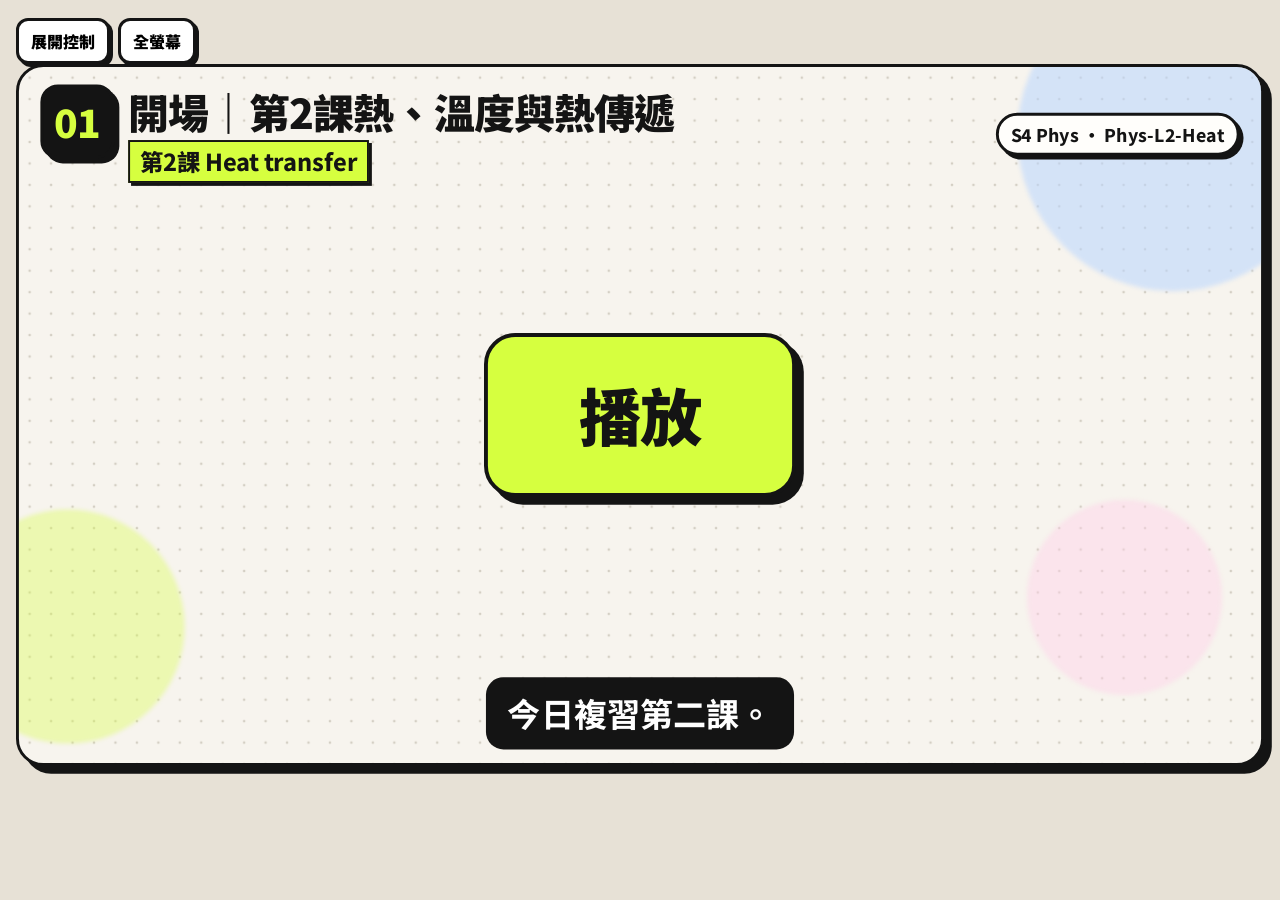
==== commit fc04429c: "Add stage play and replay overlays on L1–L3 Show a large play button before the first beat and a rep" ====
--- a/l2/index.html
+++ b/l2/index.html
@@ -112,6 +112,8 @@
             <div class="sub-wrap">
               <p class="sub-bar" id="subtitle" aria-live="polite"></p>
             </div>
+            <button type="button" class="transport-overlay" id="stagePlay" data-testid="stage-play">播放</button>
+            <button type="button" class="transport-overlay" id="stageReplay" data-testid="stage-replay" hidden>重播</button>
           </div>
         </div>
       </div>
--- a/l2/css/player.css
+++ b/l2/css/player.css
@@ -831,6 +831,219 @@
   overflow-wrap: break-word;
 }
 
+/* Lesson scenes only. Player chrome is unchanged. */
+.scene .term-grid {
+  display: grid;
+  grid-template-columns: repeat(3, 1fr);
+  gap: 12px;
+  height: 100%;
+  align-content: center;
+}
+.scene .term-grid .chip-box {
+  min-height: 92px;
+  font-size: 30px;
+  line-height: 1.2;
+  background: var(--card);
+  display: flex;
+  flex-direction: column;
+  justify-content: center;
+}
+.scene .term-grid small,
+.scene .chip-box small {
+  display: block;
+  margin-top: 4px;
+  font-size: 18px;
+  font-weight: 800;
+  line-height: 1.25;
+}
+.scene .banner {
+  text-align: center;
+  font-weight: 900;
+  font-size: 28px;
+  line-height: 1.3;
+  padding: 10px 14px;
+}
+.scene .cloud {
+  position: relative;
+  height: 100%;
+  min-height: 240px;
+  overflow: hidden;
+}
+.scene .pair {
+  display: flex;
+  align-items: center;
+  justify-content: center;
+  gap: 18px;
+  min-height: 160px;
+}
+.scene .blk {
+  min-width: 140px;
+  min-height: 108px;
+  padding: 8px 12px;
+  border-radius: 18px;
+  border: 3px solid var(--ink);
+  box-shadow: 5px 5px 0 var(--ink);
+  display: grid;
+  place-items: center;
+  font-weight: 900;
+  font-size: 32px;
+  line-height: 1.15;
+  text-align: center;
+}
+.scene .blk.hot { background: var(--red); color: #fff; }
+.scene .blk.cold { background: var(--blue); }
+.scene .blk.warm { background: #ffe14a; }
+.scene .blk.mint { background: var(--mint); }
+.scene .pkt {
+  width: 28px;
+  height: 28px;
+  border-radius: 50%;
+  background: #ffe14a;
+  border: 3px solid var(--ink);
+  box-shadow: 2px 2px 0 var(--ink);
+  flex: 0 0 auto;
+}
+.scene .thermo {
+  width: 64px;
+  height: 230px;
+  margin: 0 auto;
+  border: 4px solid var(--ink);
+  border-radius: 40px;
+  background: #fff;
+  position: relative;
+  overflow: hidden;
+  box-shadow: 4px 4px 0 var(--ink);
+}
+.scene .thermo i {
+  position: absolute;
+  left: 12px;
+  right: 12px;
+  bottom: 12px;
+  height: 18%;
+  background: var(--red);
+  border-radius: 18px;
+  border: 3px solid var(--ink);
+}
+.scene .scale-track {
+  position: relative;
+  height: 36px;
+  margin: 36px 48px 78px;
+  border: 3px solid var(--ink);
+  border-radius: 999px;
+  background: linear-gradient(90deg, var(--blue), #fff 48%, var(--red));
+  box-shadow: 4px 4px 0 var(--ink);
+}
+.scene .pin {
+  position: absolute;
+  top: -16px;
+  width: 16px;
+  height: 64px;
+  margin-left: -8px;
+  background: var(--ink);
+  border-radius: 6px;
+}
+.scene .pin b {
+  position: absolute;
+  top: 70px;
+  left: 50%;
+  transform: translateX(-50%);
+  white-space: nowrap;
+  font-size: 22px;
+  line-height: 1.2;
+  background: var(--card);
+  border: 3px solid var(--ink);
+  border-radius: 10px;
+  padding: 3px 8px;
+}
+.scene .rod-stage { position: relative; height: 230px; }
+.scene .rod {
+  position: absolute;
+  left: 130px;
+  right: 150px;
+  top: 96px;
+  height: 44px;
+  background: #d9d3c7;
+  border: 3px solid var(--ink);
+  border-radius: 12px;
+  box-shadow: 4px 4px 0 var(--ink);
+}
+.scene .rod-end {
+  position: absolute;
+  top: 58px;
+  width: 110px;
+  height: 110px;
+}
+.scene .rod-end.left { left: 8px; }
+.scene .rod-end.right { right: 8px; background: var(--pink); }
+.scene .spark { position: absolute; left: 140px; top: 104px; }
+.scene .good { background: var(--lime); }
+.scene .bad { background: #ffd6d6; }
+.scene svg.chart { width: 100%; height: 240px; display: block; }
+.scene .tick-row {
+  display: flex;
+  height: 22px;
+  margin: 6px 12px 0;
+  border-bottom: 3px solid var(--ink);
+}
+.scene .tick-row i {
+  flex: 1 1 0;
+  border-left: 2px solid rgba(20, 20, 20, 0.4);
+}
+.scene .dark-stage {
+  height: 100%;
+  background: #141414;
+  color: #fff;
+  position: relative;
+  overflow: hidden;
+  padding: 16px 18px;
+}
+/* Layout classes must not stretch the scene past the stage. */
+.scene.bitmap-layout,
+.scene.fmt-row,
+.scene.dark-stage,
+.scene.split,
+.scene.hw,
+.scene.formula-board,
+.scene.recap-row {
+  height: auto;
+  min-height: 0;
+}
+
+.transport-overlay {
+  position: absolute;
+  left: 50%;
+  top: 50%;
+  z-index: 7;
+  transform: translate(-50%, -50%);
+  min-width: 320px;
+  min-height: 168px;
+  padding: 22px 40px;
+  border: 4px solid var(--ink);
+  border-radius: 32px;
+  background: var(--lime);
+  box-shadow: 8px 8px 0 var(--ink);
+  color: var(--ink);
+  font-weight: 900;
+  font-size: 64px;
+  line-height: 1.05;
+  letter-spacing: -0.03em;
+  cursor: pointer;
+}
+
+.transport-overlay[hidden] {
+  display: none !important;
+}
+
+.transport-overlay:active {
+  transform: translate(-50%, -50%) translate(4px, 4px);
+  box-shadow: none;
+}
+
+.transport-overlay:focus-visible {
+  outline: 4px solid var(--ink);
+  outline-offset: 4px;
+}
+
 .dock {
   width: min(1280px, 100%);
   margin: 16px auto 0;
